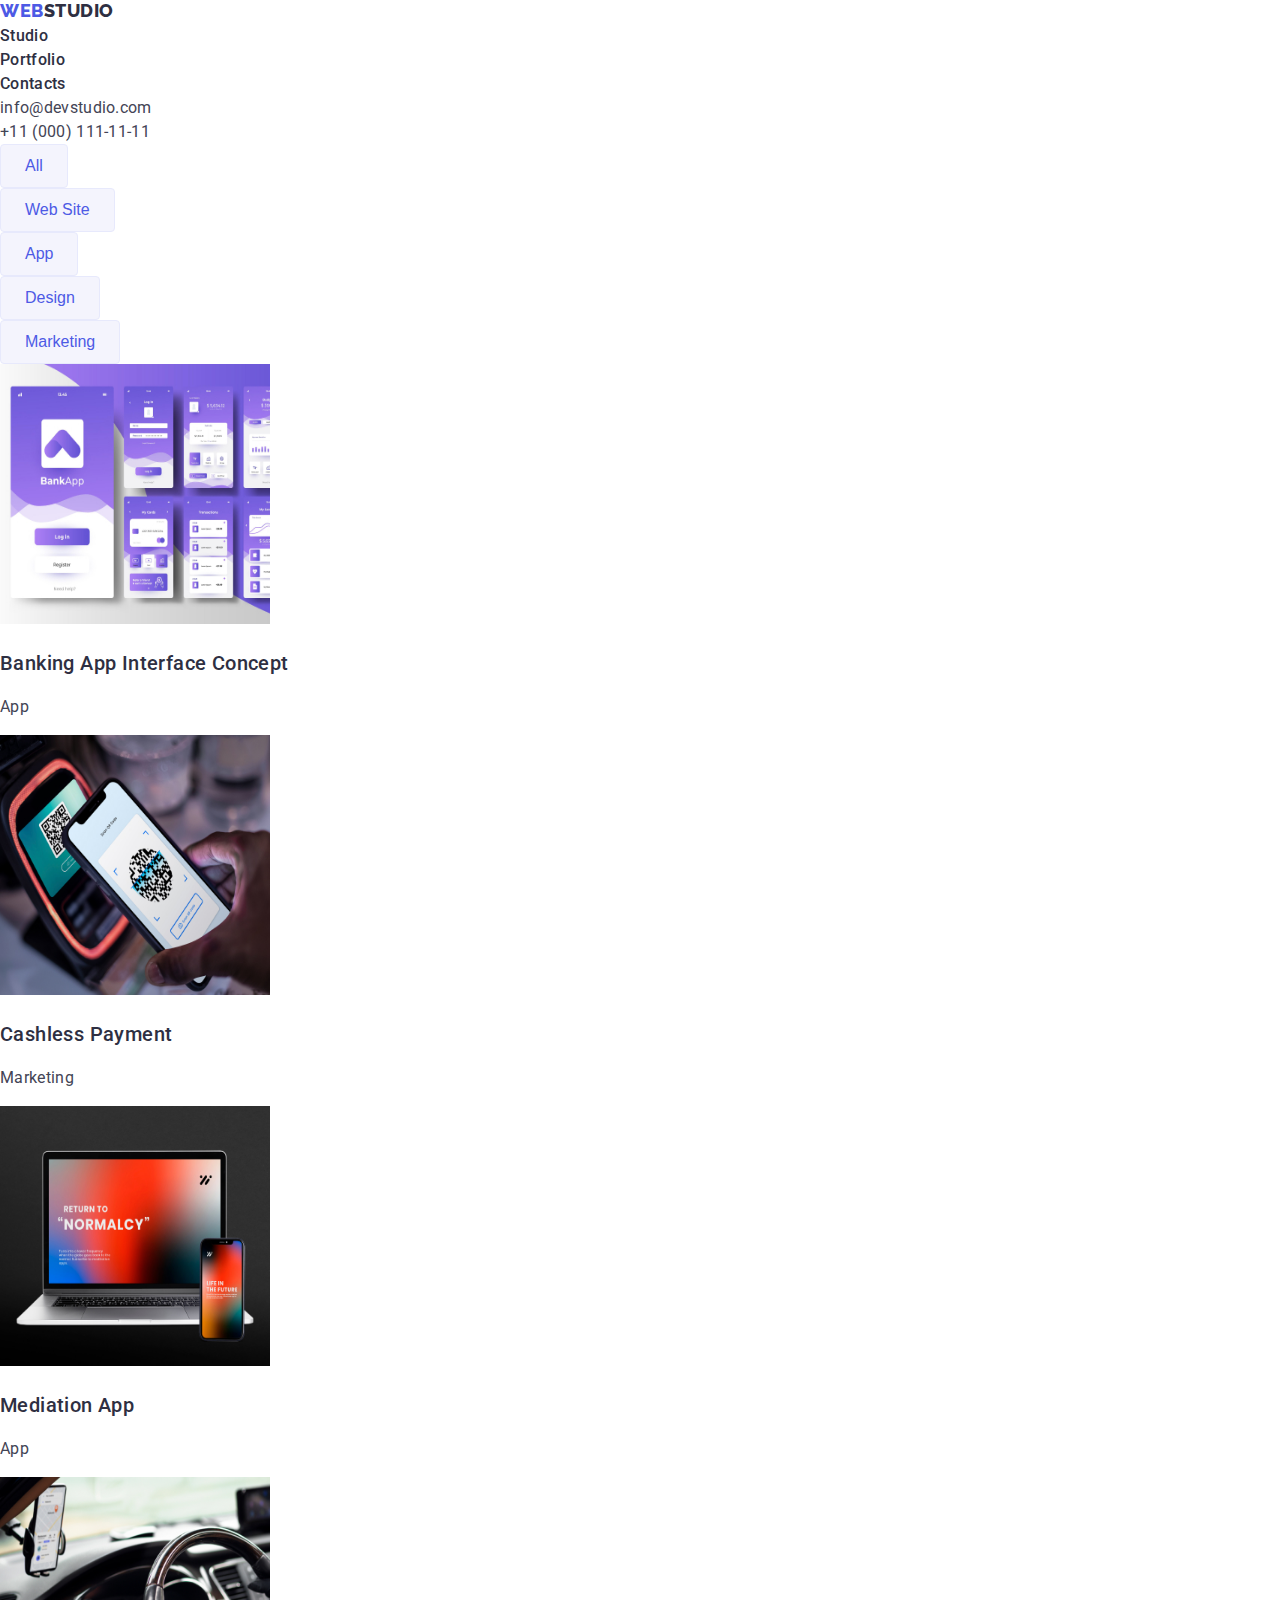
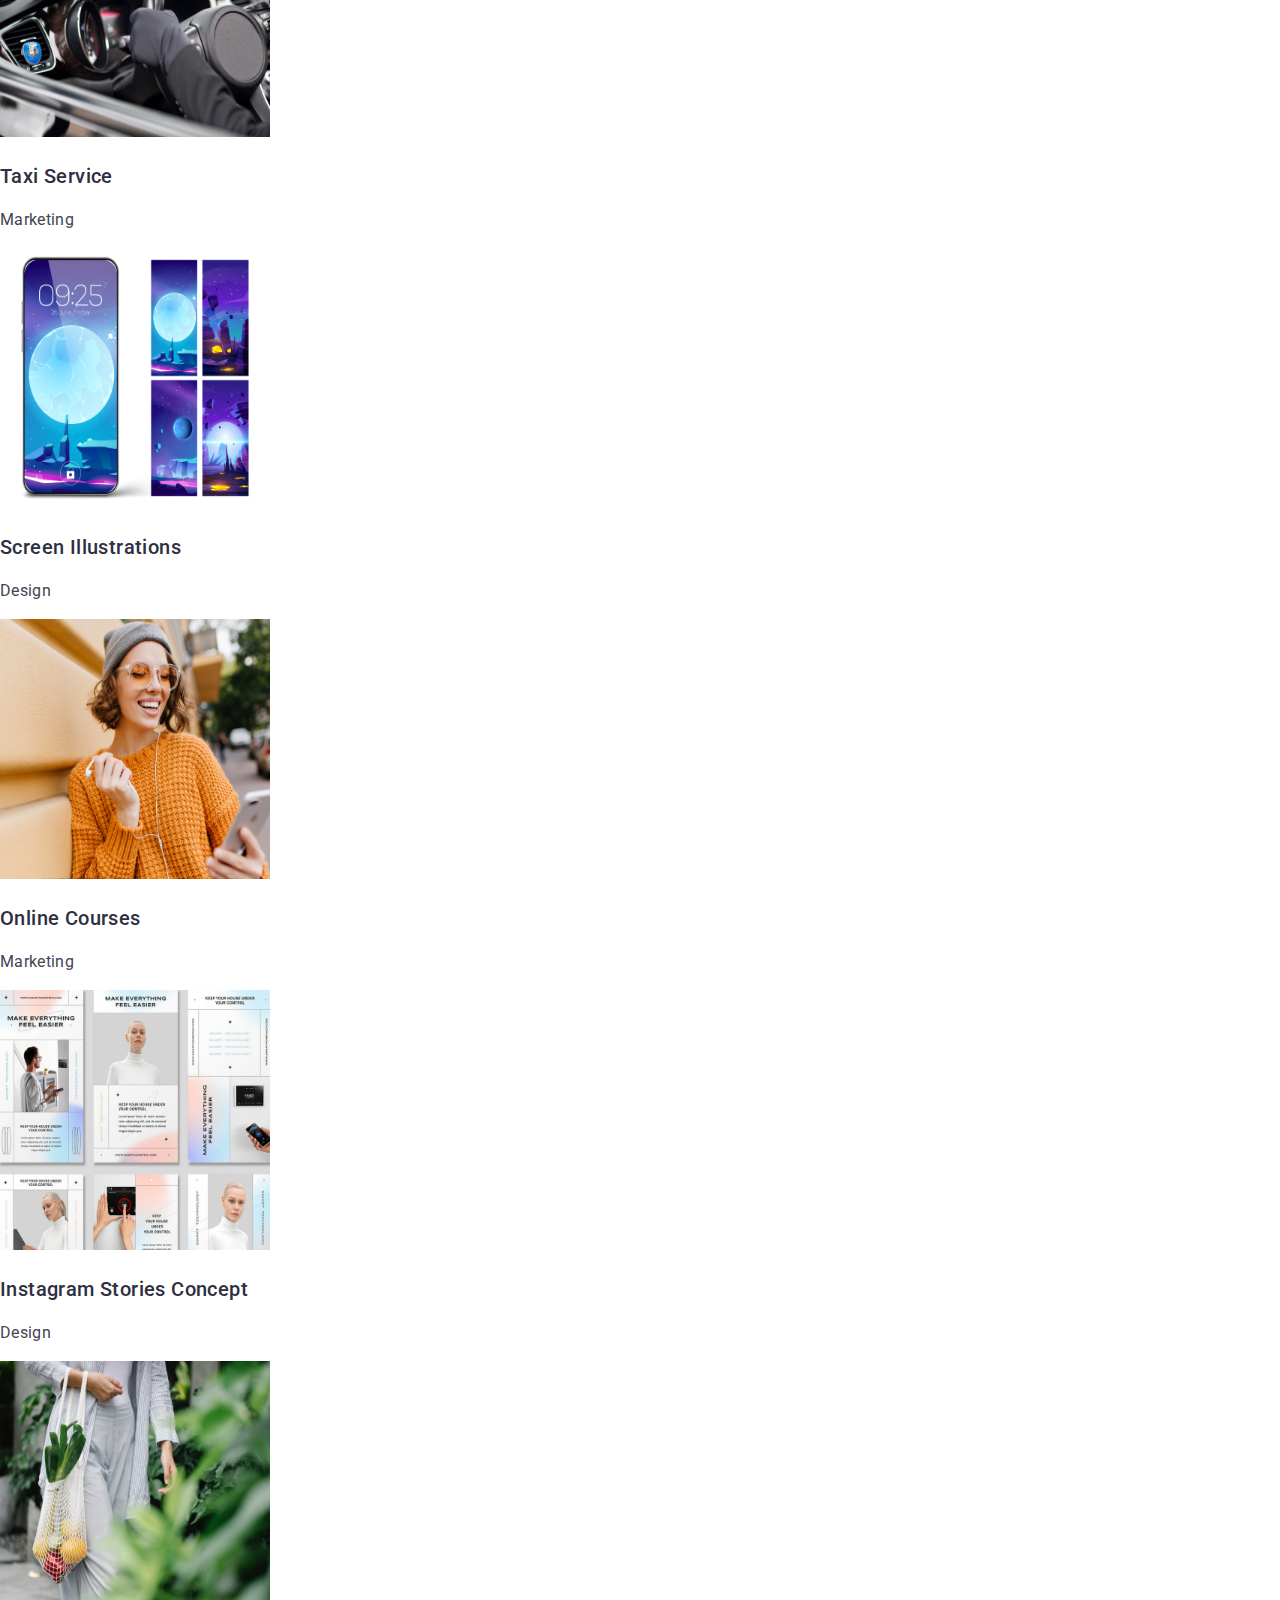
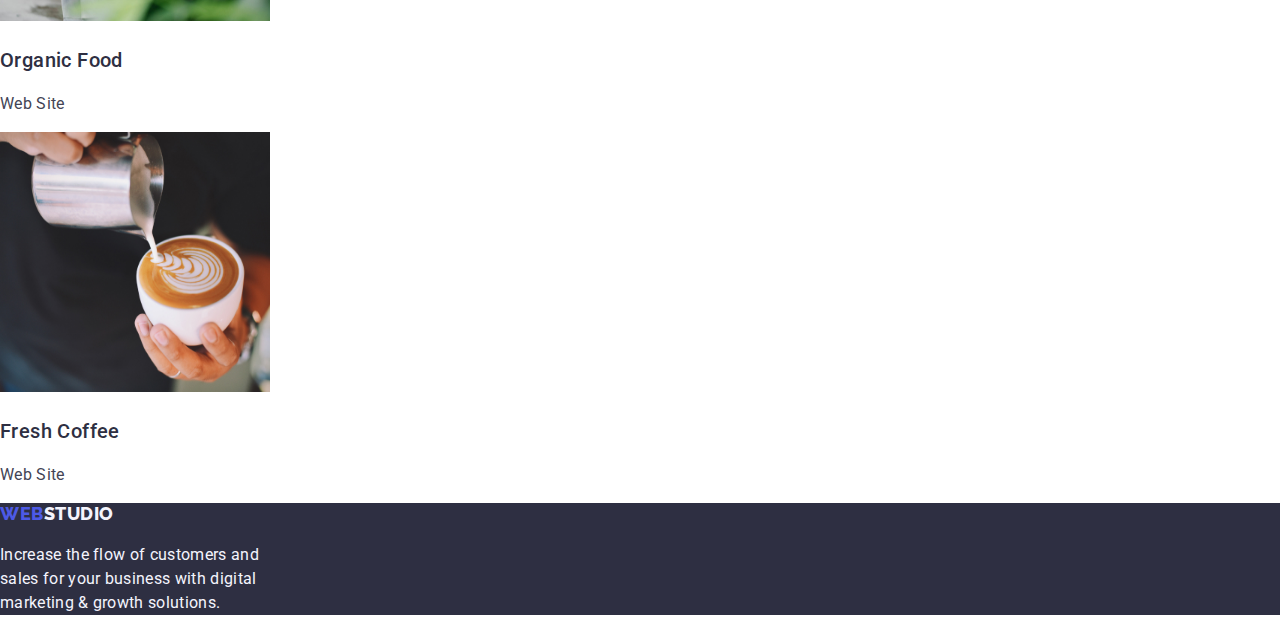
==== portfolio.html @ ee0d43a9 "First Upload" ====
<!DOCTYPE html>
<html lang="en">
  <head>
    <meta charset="UTF-8" />
    <meta name="viewport" content="width=device-width, initial-scale=1.0" />
    <title>Portfolio</title>
    <link rel="stylesheet" type="text/css" href="./css/styles.css" />
    <link
      rel="stylesheet"
      href="https://fonts.googleapis.com/css2?family=Raleway:wght@800&family=Roboto:wght@400;500;700;900&display=swap"
    />
  </head>
  <body>
    <!-- Header -->
    <header>
      <!-- Navigation Head -->
      <nav>
        <!-- LOGO -->
        <a href="./index.html" class="logo">
          <span class="logo-web"> WEB </span
          ><span class="logo-studio"> STUDIO </span>
        </a>
        <ul class="link-pages">
          <li><a href="./index.html">Studio</a></li>
          <li><a href="./portfolio.html">Portfolio</a></li>
          <li><a href="">Contacts</a></li>
        </ul>
      </nav>
      <ul class="communication">
        <!-- Mail -->
        <li>
          <a href="mailto:info@devstudio.com">info@devstudio.com</a>
        </li>
        <!-- Telephone -->
        <li>
          <a href="tel:+110001111111">+11 (000) 111-11-11</a>
        </li>
      </ul>
    </header>

    <!-- MAIN -->
    <main>
      <section>
        <ul class="buttons list">
          <li>
            <button class="filter-button" type="button">All</button>
          </li>
          <li>
            <button class="filter-button" type="button">Web Site</button>
          </li>
          <li>
            <button class="filter-button" type="button">App</button>
          </li>
          <li>
            <button class="filter-button" type="button">Design</button>
          </li>
          <li>
            <button class="filter-button" type="button">Marketing</button>
          </li>
        </ul>
      </section>

      <section>
        <ul class="projects list">
          <li>
            <img
              src="./images/banking.jpg"
              alt="Banking App Interface Concept"
              width="270"
              height="260"
            />
            <h3 class="card-title">Banking App Interface Concept</h3>
            <p class="card-info">App</p>
          </li>
          <li>
            <img
              src="./images/cashless.jpg"
              alt="Cashless Payment"
              width="270"
              height="260"
            />
            <h3 class="card-title">Cashless Payment</h3>
            <p class="card-info">Marketing</p>
          </li>
          <li>
            <img
              src="./images/mediation.jpg"
              alt="Mediation App"
              width="270"
              height="260"
            />
            <h3 class="card-title">Mediation App</h3>
            <p class="card-info">App</p>
          </li>
          <li>
            <img
              src="./images/taxi.jpg"
              alt="Taxi Service"
              width="270"
              height="260"
            />
            <h3 class="card-title">Taxi Service</h3>
            <p class="card-info">Marketing</p>
          </li>
          <li>
            <img
              src="./images/screen.jpg"
              alt="Screen Illustrations"
              width="270"
              height="260"
            />
            <h3 class="card-title">Screen Illustrations</h3>
            <p class="card-info">Design</p>
          </li>
          <li>
            <img
              src="./images/online.jpg"
              alt="Online Courses"
              width="270"
              height="260"
            />
            <h3 class="card-title">Online Courses</h3>
            <p class="card-info">Marketing</p>
          </li>
          <li>
            <img
              src="./images/instagram.jpg"
              alt="Instagram Stories Concept"
              width="270"
              height="260"
            />
            <h3 class="card-title">Instagram Stories Concept</h3>
            <p class="card-info">Design</p>
          </li>
          <li>
            <img
              src="./images/organic.jpg"
              alt="Organic Food"
              width="270"
              height="260"
            />
            <h3 class="card-title">Organic Food</h3>
            <p class="card-info">Web Site</p>
          </li>
          <li>
            <img
              src="./images/fresh.jpg"
              alt="Fresh Coffee"
              width="270"
              height="260"
            />
            <h3 class="card-title">Fresh Coffee</h3>
            <p class="card-info">Web Site</p>
          </li>
        </ul>
      </section>
    </main>

    <!-- FOOTER -->
    <footer>
      <div class="footer">
        <a href="./index.html" class="logo">
          <span class="logo-web"> WEB </span>
          <span class="logo-studio2"> STUDIO </span>
        </a>
        <p class="motto">
          Increase the flow of customers and<br />
          sales for your business with digital<br />
          marketing & growth solutions.
        </p>
      </div>
    </footer>
  </body>
</html>
---- css/styles.css ----
:root {
  --iris: #4d5ae5;
  --navyblue: #2e2f42;
  --ocean: #404bbf;
  --white: #fff;
  --slate: #434455;
  --cornflower: #e7e9fc;
  --cloud: #f4f4fd;
}

body {
  font-family: Roboto, sans-serif;
  font-size: 16px;
  font-style: normal;
  font-weight: 400;
  line-height: 24px;
  letter-spacing: 0.32px;
  margin: 0;
}

/* HEADER PART */
.logo {
  text-decoration: none;
  font-family: Raleway, sans-serif;
  font-size: 18px;
  font-weight: 800;
  line-height: 21px;
  letter-spacing: 0.54px;
  text-transform: uppercase;
  display: inline-flex;
}
.logo span {
    margin: 0;
}
.logo-web {
  color: var(--iris);
}
.logo-studio {
  color: var(--navyblue);
}


.link-pages a, 
.link-pages {
    text-decoration: none;
    color: var(--navyblue);
    font-weight: 500;
    list-style-type: none;
    padding: 0;
    margin: 0;
}
.link-pages a:hover,
.link-pages a:focus {
    color: var(--ocean);
}
.communication a,
.communication {
    list-style-type: none;
    text-decoration: none;
    color: var(--slate);
    padding: 0;
    margin: 0;
}
.communication a:hover,
.communication a:focus {
    color: var(--ocean);
}

/* MAIN */
/* HERO Section */

.hero {
    background-color: var(--navyblue);
    margin: 0%;
    padding: 0%;
}
.hero-title {
    color: var(--white);
    text-align: center;
    font-size: 56px;
    font-weight: 700;
    line-height: 60px;
    letter-spacing: 1.12px;
}
.hero button {
    cursor: pointer;
    color: var(--white);
    background: var(--iris);
    font-family: inherit;
    font-size: 16px;
    font-weight: 500;
    letter-spacing: 0.64px;
    border: none;
    border-radius: 4px;
    box-shadow: 0px 4px 4px 0px rgba(0, 0, 0, 0.15);
    padding: 16px 32px;
}
.hero button:hover,
.hero button:focus {
    color: var(--white);
    background-color: var(--ocean);
}


/* Section 1 */
.feature {
    list-style: none;
    padding: 0;
    margin: 0;
}
.feature-title {
    color: var(--navyblue);
    font-size: 20px;
    font-weight: 500;
    letter-spacing: 0.4px;
}
.description {
    color: var(--slate);
    font-size: 16px;
    line-height: 24px; 
    letter-spacing: 0.32px;
}

/* Section 2 */
.what-we-do-title {
    color: var(--navyblue);
    text-align: center;
    font-size: 36px;
    font-weight: 700;
    line-height: 40px;
    letter-spacing: 0.72px;
    text-transform: capitalize;
}
.what-we-do-list {
    list-style: none;
    padding: 0;
    margin: 0;
}


/* Section 3 */
.team {
    background-color: var(--cloud);
    padding: 0;
    margin: 0;
}
.team-title {
    color: var(--navyblue);
    text-align: center;
    font-size: 36px;
    font-weight: 700;
    line-height: 40px;
    letter-spacing: 0.72px;
    text-transform: capitalize;
}
.team-name {
    color: var(--navyblue);
    font-size: 20px;
    font-weight: 500;
    line-height: 24px;
    letter-spacing: 0.4px;
    list-style: none;
    text-align: center;
}
.team-role {
    color: var(--slate);
    list-style: none;
    font-size: 16px;
    line-height: 24px;
    letter-spacing: 0.32px;
    text-align: center;
}
.team-list {
    list-style: none;
    padding: 0;
    margin: 0;
}

/* FOOTER */
.footer {
    background-color: var(--navyblue);
    padding: 0;
    margin: 0;
}
.logo-studio2 {
    color: var(--cloud);
}
.motto {
    color: var(--cloud);
}





/*  PORTFOLIO STYLES  */
.list {
    list-style: none;
    margin: 0;
    padding: 0;
}
.filter-button {
    font-size: 16px;
    font-weight: 500;
    border-radius: 4px;
    border: 1px solid var(--cornflower);
    background: var(--cloud);
    color: var(--iris);
    text-align: center;
    display: flex;
    padding: 12px 24px;
    justify-content: center;
    align-items: center;
    cursor: pointer;
}
.buttons button:hover,
.buttons button:focus {
    color: var(--white);
    background-color: var(--ocean);
}

.projects {
    padding: 0;
}
.card-title {
    color: var(--navyblue);
    font-size: 20px;
    font-weight: 500;
    line-height: 24px;
    letter-spacing: 0.4px;
}
.card-info {
    color: var(--slate);
    font-size: 16px;
    line-height: 24px;
    letter-spacing: 0.32px;
}
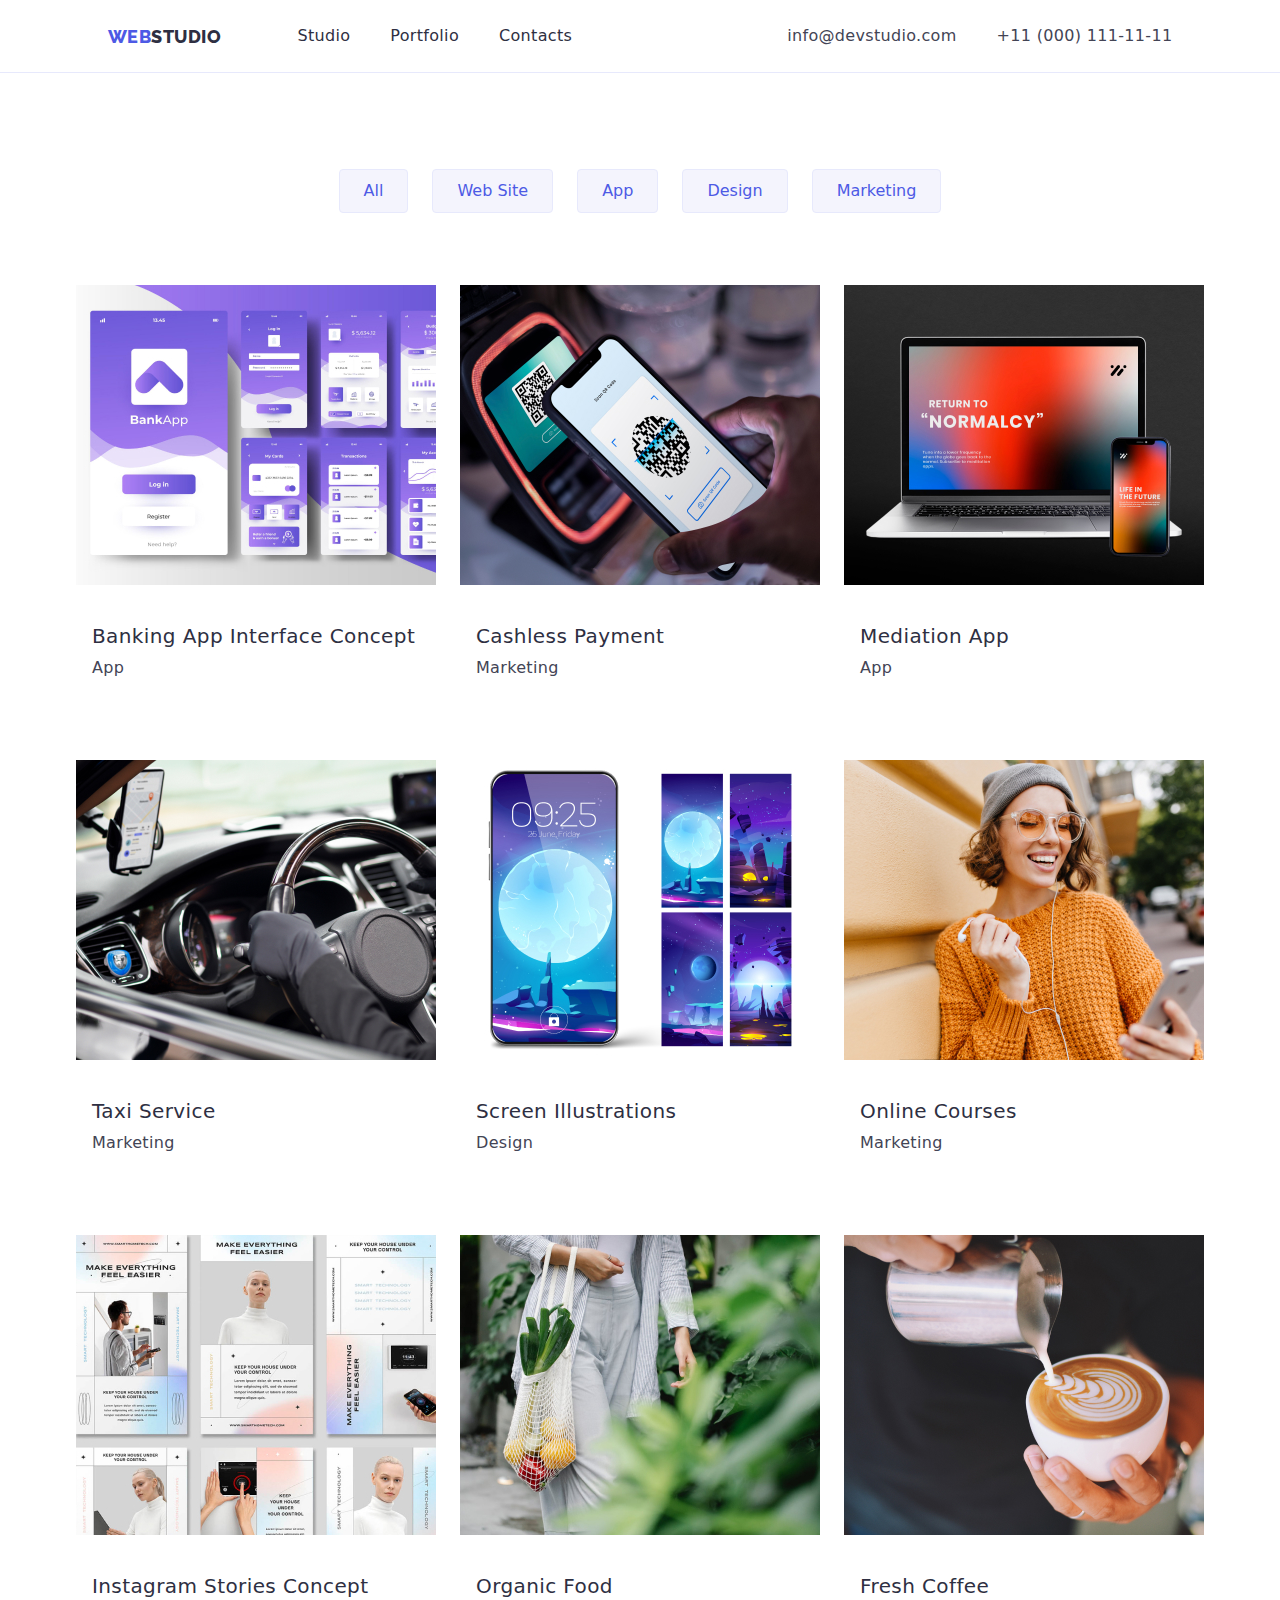
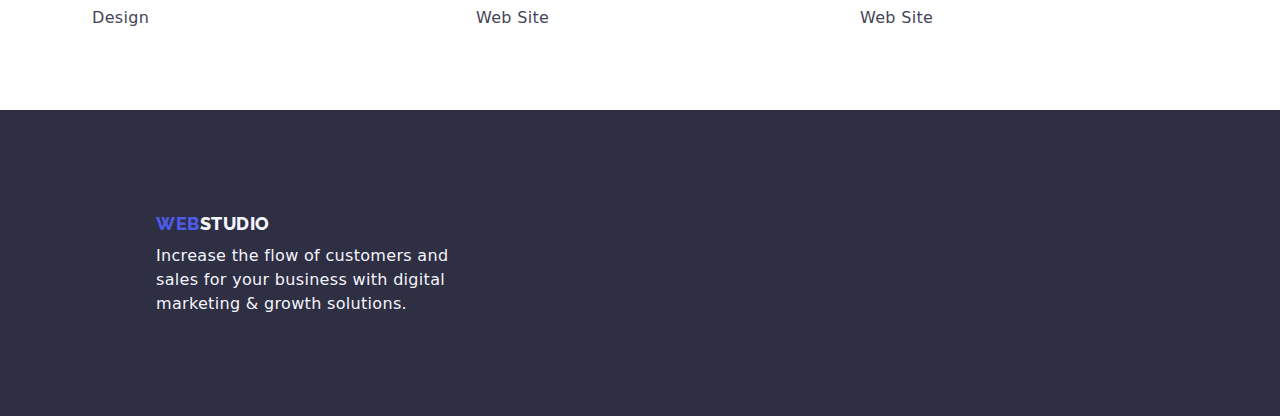
==== commit 21291a78: "Finalized Portfolio" ====
--- a/portfolio.html
+++ b/portfolio.html
@@ -9,165 +9,195 @@
       rel="stylesheet"
       href="https://fonts.googleapis.com/css2?family=Raleway:wght@800&family=Roboto:wght@400;500;700;900&display=swap"
     />
+    <link
+      rel="stylesheet"
+      href="https://cdnjs.cloudflare.com/ajax/libs/modern-normalize/2.0.0/modern-normalize.min.css"
+    />
   </head>
   <body>
-    <!-- Header -->
+    <!-- HEADER -->
     <header>
-      <!-- Navigation Head -->
-      <nav>
-        <!-- LOGO -->
-        <a href="./index.html" class="logo">
-          <span class="logo-web"> WEB </span
-          ><span class="logo-studio"> STUDIO </span>
-        </a>
-        <ul class="link-pages">
-          <li><a href="./index.html">Studio</a></li>
-          <li><a href="./portfolio.html">Portfolio</a></li>
-          <li><a href="">Contacts</a></li>
+      <div class="container header-container">
+        <!-- Navigation Head -->
+        <nav class="header-navigation">
+          <!-- LOGO -->
+          <a href="./index.html" class="logo">
+            <span class="logo-web"> WEB </span
+            ><span class="logo-studio"> STUDIO </span>
+          </a>
+          <ul class="link-pages">
+            <li><a href="./index.html">Studio</a></li>
+            <li><a href="./portfolio.html">Portfolio</a></li>
+            <li><a href="">Contacts</a></li>
+          </ul>
+        </nav>
+        <ul class="communication">
+          <!-- Mail -->
+          <li>
+            <a href="mailto:info@devstudio.com">info@devstudio.com</a>
+          </li>
+          <!-- Telephone -->
+          <li>
+            <a href="tel:+110001111111">+11 (000) 111-11-11</a>
+          </li>
         </ul>
-      </nav>
-      <ul class="communication">
-        <!-- Mail -->
-        <li>
-          <a href="mailto:info@devstudio.com">info@devstudio.com</a>
-        </li>
-        <!-- Telephone -->
-        <li>
-          <a href="tel:+110001111111">+11 (000) 111-11-11</a>
-        </li>
-      </ul>
+      </div>
     </header>
 
     <!-- MAIN -->
     <main>
       <section>
-        <ul class="buttons list">
-          <li>
-            <button class="filter-button" type="button">All</button>
-          </li>
-          <li>
-            <button class="filter-button" type="button">Web Site</button>
-          </li>
-          <li>
-            <button class="filter-button" type="button">App</button>
-          </li>
-          <li>
-            <button class="filter-button" type="button">Design</button>
-          </li>
-          <li>
-            <button class="filter-button" type="button">Marketing</button>
-          </li>
-        </ul>
+        <div class="container filters">
+          <ul class="buttons-list">
+            <li>
+              <button class="filter-button" type="button">All</button>
+            </li>
+            <li>
+              <button class="filter-button" type="button">Web Site</button>
+            </li>
+            <li>
+              <button class="filter-button" type="button">App</button>
+            </li>
+            <li>
+              <button class="filter-button" type="button">Design</button>
+            </li>
+            <li>
+              <button class="filter-button" type="button">Marketing</button>
+            </li>
+          </ul>
+        </div>
       </section>
 
       <section>
-        <ul class="projects list">
-          <li>
-            <img
-              src="./images/banking.jpg"
-              alt="Banking App Interface Concept"
-              width="270"
-              height="260"
-            />
-            <h3 class="card-title">Banking App Interface Concept</h3>
-            <p class="card-info">App</p>
-          </li>
-          <li>
-            <img
-              src="./images/cashless.jpg"
-              alt="Cashless Payment"
-              width="270"
-              height="260"
-            />
-            <h3 class="card-title">Cashless Payment</h3>
-            <p class="card-info">Marketing</p>
-          </li>
-          <li>
-            <img
-              src="./images/mediation.jpg"
-              alt="Mediation App"
-              width="270"
-              height="260"
-            />
-            <h3 class="card-title">Mediation App</h3>
-            <p class="card-info">App</p>
-          </li>
-          <li>
-            <img
-              src="./images/taxi.jpg"
-              alt="Taxi Service"
-              width="270"
-              height="260"
-            />
-            <h3 class="card-title">Taxi Service</h3>
-            <p class="card-info">Marketing</p>
-          </li>
-          <li>
-            <img
-              src="./images/screen.jpg"
-              alt="Screen Illustrations"
-              width="270"
-              height="260"
-            />
-            <h3 class="card-title">Screen Illustrations</h3>
-            <p class="card-info">Design</p>
-          </li>
-          <li>
-            <img
-              src="./images/online.jpg"
-              alt="Online Courses"
-              width="270"
-              height="260"
-            />
-            <h3 class="card-title">Online Courses</h3>
-            <p class="card-info">Marketing</p>
-          </li>
-          <li>
-            <img
-              src="./images/instagram.jpg"
-              alt="Instagram Stories Concept"
-              width="270"
-              height="260"
-            />
-            <h3 class="card-title">Instagram Stories Concept</h3>
-            <p class="card-info">Design</p>
-          </li>
-          <li>
-            <img
-              src="./images/organic.jpg"
-              alt="Organic Food"
-              width="270"
-              height="260"
-            />
-            <h3 class="card-title">Organic Food</h3>
-            <p class="card-info">Web Site</p>
-          </li>
-          <li>
-            <img
-              src="./images/fresh.jpg"
-              alt="Fresh Coffee"
-              width="270"
-              height="260"
-            />
-            <h3 class="card-title">Fresh Coffee</h3>
-            <p class="card-info">Web Site</p>
-          </li>
-        </ul>
+        <div class="container projects-container">
+          <ul class="project-list">
+            <li>
+              <img
+                src="./images/banking.jpg"
+                alt="Banking App Interface Concept"
+                width="360"
+                height="300"
+              />
+              <div class="project-card-content">
+                <h3 class="card-title">Banking App Interface Concept</h3>
+                <p class="card-info">App</p>
+              </div>
+            </li>
+            <li>
+              <img
+                src="./images/cashless.jpg"
+                alt="Cashless Payment"
+                width="360"
+                height="300"
+              />
+              <div class="project-card-content">
+                <h3 class="card-title">Cashless Payment</h3>
+                <p class="card-info">Marketing</p>
+              </div>
+            </li>
+            <li>
+              <img
+                src="./images/mediation.jpg"
+                alt="Mediation App"
+                width="360"
+                height="300"
+              />
+              <div class="project-card-content">
+                <h3 class="card-title">Mediation App</h3>
+                <p class="card-info">App</p>
+              </div>
+            </li>
+            <li>
+              <img
+                src="./images/taxi.jpg"
+                alt="Taxi Service"
+                width="360"
+                height="300"
+              />
+              <div class="project-card-content">
+                <h3 class="card-title">Taxi Service</h3>
+                <p class="card-info">Marketing</p>
+              </div>
+            </li>
+            <li>
+              <img
+                src="./images/screen.jpg"
+                alt="Screen Illustrations"
+                width="360"
+                height="300"
+              />
+              <div class="project-card-content">
+                <h3 class="card-title">Screen Illustrations</h3>
+                <p class="card-info">Design</p>
+              </div>
+            </li>
+            <li>
+              <img
+                src="./images/online.jpg"
+                alt="Online Courses"
+                width="360"
+                height="300"
+              />
+              <div class="project-card-content">
+                <h3 class="card-title">Online Courses</h3>
+                <p class="card-info">Marketing</p>
+              </div>
+            </li>
+            <li>
+              <img
+                src="./images/instagram.jpg"
+                alt="Instagram Stories Concept"
+                width="360"
+                height="300"
+              />
+              <div class="project-card-content">
+                <h3 class="card-title">Instagram Stories Concept</h3>
+                <p class="card-info">Design</p>
+              </div>
+            </li>
+            <li>
+              <img
+                src="./images/organic.jpg"
+                alt="Organic Food"
+                width="360"
+                height="300"
+              />
+              <div class="project-card-content">
+                <h3 class="card-title">Organic Food</h3>
+                <p class="card-info">Web Site</p>
+              </div>
+            </li>
+            <li>
+              <img
+                src="./images/fresh.jpg"
+                alt="Fresh Coffee"
+                width="360"
+                height="300"
+              />
+              <div class="project-card-content">
+                <h3 class="card-title">Fresh Coffee</h3>
+                <p class="card-info">Web Site</p>
+              </div>
+            </li>
+          </ul>
+        </div>
       </section>
     </main>
 
-    <!-- FOOTER -->
-    <footer>
-      <div class="footer">
+    <!-- FOOTER  -->
+    <footer class="footer-container">
+      <div class="container footer-content">
         <a href="./index.html" class="logo">
           <span class="logo-web"> WEB </span>
           <span class="logo-studio2"> STUDIO </span>
         </a>
-        <p class="motto">
-          Increase the flow of customers and<br />
-          sales for your business with digital<br />
-          marketing & growth solutions.
-        </p>
+        <div class="footer-motto">
+          <p class="motto">
+            Increase the flow of customers and<br />
+            sales for your business with digital<br />
+            marketing & growth solutions.
+          </p>
+        </div>
       </div>
     </footer>
   </body>
--- a/css/styles.css
+++ b/css/styles.css
@@ -18,7 +18,39 @@
   margin: 0;
 }
 
+h1,
+h2,
+h3,
+h4,
+h5,
+h6,
+p,
+ul {
+  margin: 0;
+  padding: 0;
+}
+
 /* HEADER PART */
+.container {
+    max-width: 1158px;
+    margin: 0 auto;
+}
+.header-container {
+    border-bottom: 1px solid var(--cornflower);
+    background: var(--white, #FFF);
+    padding-top: 24px; 
+    padding-bottom: 24px;
+    margin: 0;
+    max-width: 100%;
+    display: flex;
+    justify-content: space-around;
+}
+.header-navigation {
+    display: inline-flex;
+    gap: 76px;
+    
+}
+
 .logo {
   text-decoration: none;
   font-family: Raleway, sans-serif;
@@ -28,6 +60,9 @@
   letter-spacing: 0.54px;
   text-transform: uppercase;
   display: inline-flex;
+  flex-shrink: 0;
+  height: 24px;
+  align-items: center;
 }
 .logo span {
     margin: 0;
@@ -46,8 +81,8 @@
     color: var(--navyblue);
     font-weight: 500;
     list-style-type: none;
-    padding: 0;
-    margin: 0;
+    display: inline-flex;
+    gap: 40px;
 }
 .link-pages a:hover,
 .link-pages a:focus {
@@ -58,8 +93,9 @@
     list-style-type: none;
     text-decoration: none;
     color: var(--slate);
-    padding: 0;
-    margin: 0;
+    display: flex;
+    gap: 40px;
+
 }
 .communication a:hover,
 .communication a:focus {
@@ -71,8 +107,7 @@
 
 .hero {
     background-color: var(--navyblue);
-    margin: 0%;
-    padding: 0%;
+    height: 600px;
 }
 .hero-title {
     color: var(--white);
@@ -81,8 +116,10 @@
     font-weight: 700;
     line-height: 60px;
     letter-spacing: 1.12px;
-}
-.hero button {
+    padding-top: 188px;
+    
+}
+.hero-button {
     cursor: pointer;
     color: var(--white);
     background: var(--iris);
@@ -94,6 +131,9 @@
     border-radius: 4px;
     box-shadow: 0px 4px 4px 0px rgba(0, 0, 0, 0.15);
     padding: 16px 32px;
+    display: flex;
+    margin:  48px auto;
+    
 }
 .hero button:hover,
 .hero button:focus {
@@ -103,10 +143,24 @@
 
 
 /* Section 1 */
+.feauture-container {
+    height: 104px;
+    flex-shrink: 0;
+}
 .feature {
     list-style: none;
-    padding: 0;
-    margin: 0;
+    display: flex;
+    gap: 24px;
+    margin-top: 120px;
+    margin-bottom: 120px;
+    justify-content: center;
+}
+.feature-box {
+    display: flex;
+    width: 264px;
+    flex-direction: column;
+    align-items: flex-start;
+    gap: 8px;
 }
 .feature-title {
     color: var(--navyblue);
@@ -122,6 +176,10 @@
 }
 
 /* Section 2 */
+.what-we-do {
+    height: 412px;
+    flex-shrink: 0;
+}
 .what-we-do-title {
     color: var(--navyblue);
     text-align: center;
@@ -133,16 +191,19 @@
 }
 .what-we-do-list {
     list-style: none;
-    padding: 0;
-    margin: 0;
+    display: flex;
+    justify-content: center;
+    gap: 24px;
+    margin-top: 72px;
 }
 
 
 /* Section 3 */
 .team {
     background-color: var(--cloud);
-    padding: 0;
-    margin: 0;
+    height: 732px;
+    flex-shrink: 0;
+    margin-top: 120px;
 }
 .team-title {
     color: var(--navyblue);
@@ -152,6 +213,20 @@
     line-height: 40px;
     letter-spacing: 0.72px;
     text-transform: capitalize;
+
+    padding-top: 120px;
+    margin-bottom: 72px;
+    
+}
+.team-card {
+    border-radius: 0px 0px 4px 4px;
+    background: var(--WHITE, #FFF);
+    box-shadow: 0px 2px 1px 0px rgba(46, 47, 66, 0.08), 0px 1px 1px 0px rgba(46, 47, 66, 0.16), 0px 1px 6px 0px rgba(46, 47, 66, 0.08);
+}
+.card-content {
+    gap: 8px;
+    margin-top: 32px;
+    margin-bottom: 32px;
 }
 .team-name {
     color: var(--navyblue);
@@ -172,15 +247,28 @@
 }
 .team-list {
     list-style: none;
-    padding: 0;
+    display: flex;
+    justify-content: center;
+    gap: 24px;
+    margin-bottom: 120px;
+}
+
+/* FOOTER */
+.footer-container{
+    background-color: var(--navyblue);
+    padding-top: 101.5px;
+    padding-bottom: 100px;
+    flex-shrink: 0;
+}
+.footer-content {
+    display: flex;
+    justify-content: center;
+    flex-direction: column;
     margin: 0;
-}
-
-/* FOOTER */
-.footer {
-    background-color: var(--navyblue);
-    padding: 0;
-    margin: 0;
+    padding-left: 156px;
+}
+.footer-motto {
+    margin-top: 8px;
 }
 .logo-studio2 {
     color: var(--cloud);
@@ -194,10 +282,15 @@
 
 
 /*  PORTFOLIO STYLES  */
-.list {
-    list-style: none;
-    margin: 0;
-    padding: 0;
+.filters {
+    padding-top: 96px;
+    padding-bottom: 72px;
+}
+.buttons-list {
+    list-style: none;
+    display: flex;
+    justify-content: center;
+    gap: 24px;
 }
 .filter-button {
     font-size: 16px;
@@ -213,14 +306,25 @@
     align-items: center;
     cursor: pointer;
 }
-.buttons button:hover,
-.buttons button:focus {
+.buttons-list button:hover,
+.buttons-list button:focus {
     color: var(--white);
     background-color: var(--ocean);
 }
-
-.projects {
-    padding: 0;
+.projects-container {
+    display: flex;
+}
+.project-list {
+    list-style: none;
+    display: flex;
+    justify-content: center;
+    align-items: center;
+    flex-wrap: wrap;
+    gap: 24px;
+    row-gap: 48px;
+}
+.project-list:last-child {
+    margin-bottom: 48px;
 }
 .card-title {
     color: var(--navyblue);
@@ -228,10 +332,14 @@
     font-weight: 500;
     line-height: 24px;
     letter-spacing: 0.4px;
+    margin-bottom: 8px;
 }
 .card-info {
     color: var(--slate);
     font-size: 16px;
     line-height: 24px;
     letter-spacing: 0.32px;
+}
+.project-card-content {
+    padding: 32px 16px;
 }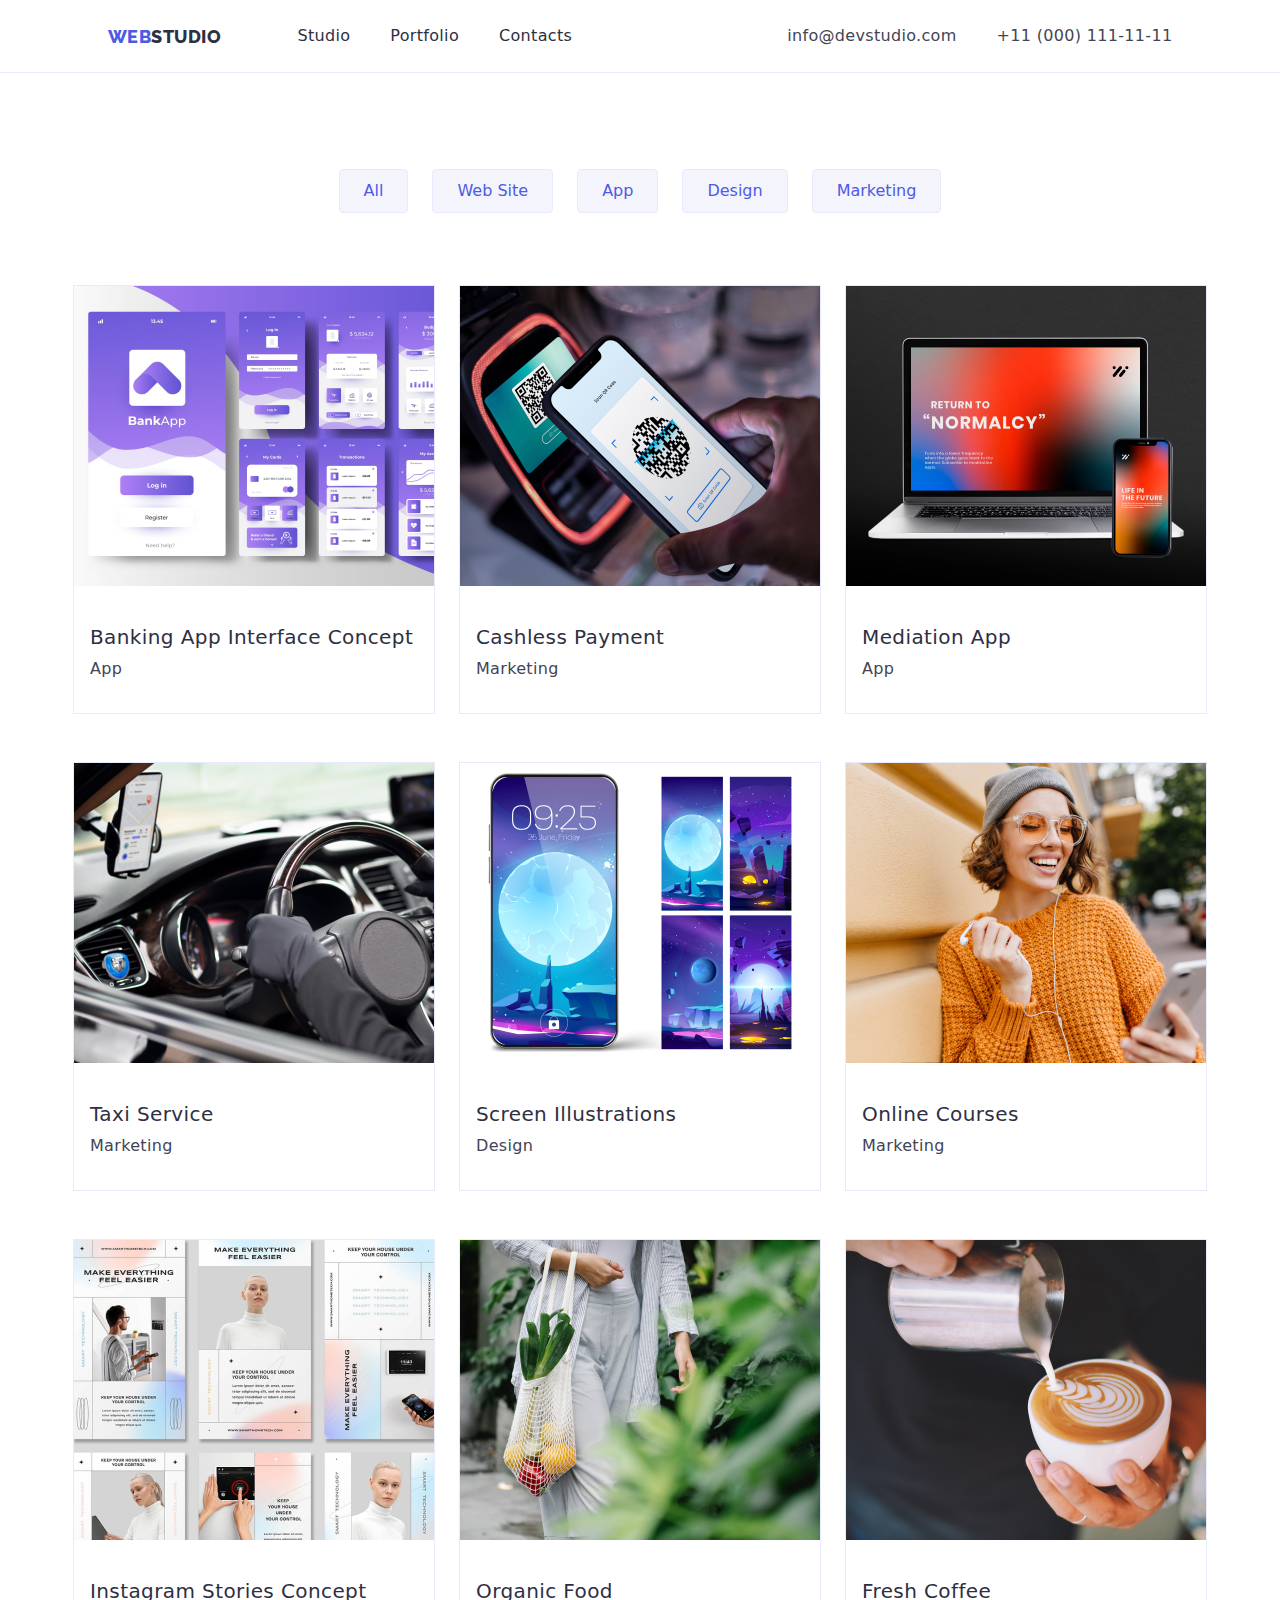
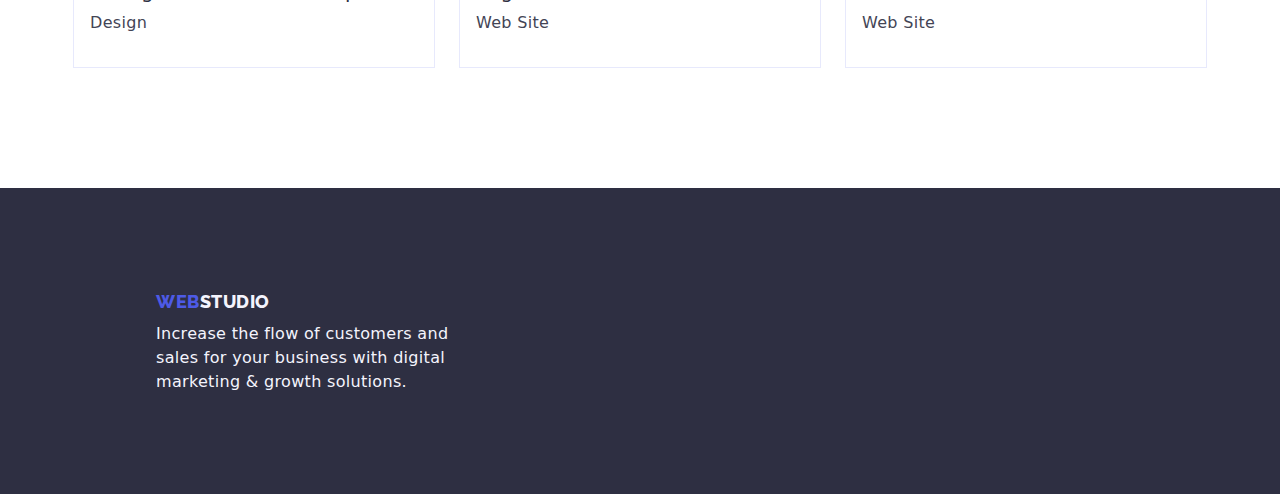
==== commit e64a4dc8: "Added a Border to project cards" ====
--- a/portfolio.html
+++ b/portfolio.html
@@ -71,7 +71,7 @@
       <section>
         <div class="container projects-container">
           <ul class="project-list">
-            <li>
+            <li class="project">
               <img
                 src="./images/banking.jpg"
                 alt="Banking App Interface Concept"
@@ -83,7 +83,7 @@
                 <p class="card-info">App</p>
               </div>
             </li>
-            <li>
+            <li class="project">
               <img
                 src="./images/cashless.jpg"
                 alt="Cashless Payment"
@@ -95,7 +95,7 @@
                 <p class="card-info">Marketing</p>
               </div>
             </li>
-            <li>
+            <li class="project">
               <img
                 src="./images/mediation.jpg"
                 alt="Mediation App"
@@ -107,7 +107,7 @@
                 <p class="card-info">App</p>
               </div>
             </li>
-            <li>
+            <li class="project">
               <img
                 src="./images/taxi.jpg"
                 alt="Taxi Service"
@@ -119,7 +119,7 @@
                 <p class="card-info">Marketing</p>
               </div>
             </li>
-            <li>
+            <li class="project">
               <img
                 src="./images/screen.jpg"
                 alt="Screen Illustrations"
@@ -131,7 +131,7 @@
                 <p class="card-info">Design</p>
               </div>
             </li>
-            <li>
+            <li class="project">
               <img
                 src="./images/online.jpg"
                 alt="Online Courses"
@@ -143,7 +143,7 @@
                 <p class="card-info">Marketing</p>
               </div>
             </li>
-            <li>
+            <li class="project">
               <img
                 src="./images/instagram.jpg"
                 alt="Instagram Stories Concept"
@@ -155,7 +155,7 @@
                 <p class="card-info">Design</p>
               </div>
             </li>
-            <li>
+            <li class="project">
               <img
                 src="./images/organic.jpg"
                 alt="Organic Food"
@@ -167,7 +167,7 @@
                 <p class="card-info">Web Site</p>
               </div>
             </li>
-            <li>
+            <li class="project">
               <img
                 src="./images/fresh.jpg"
                 alt="Fresh Coffee"
--- a/css/styles.css
+++ b/css/styles.css
@@ -324,7 +324,7 @@
     row-gap: 48px;
 }
 .project-list:last-child {
-    margin-bottom: 48px;
+    margin-bottom: 120px;
 }
 .card-title {
     color: var(--navyblue);
@@ -342,4 +342,8 @@
 }
 .project-card-content {
     padding: 32px 16px;
+}
+.project {
+    border: 1px solid var(--CORNFLOWER, #E7E9FC);
+    background: var(--WHITE, #FFF);
 }